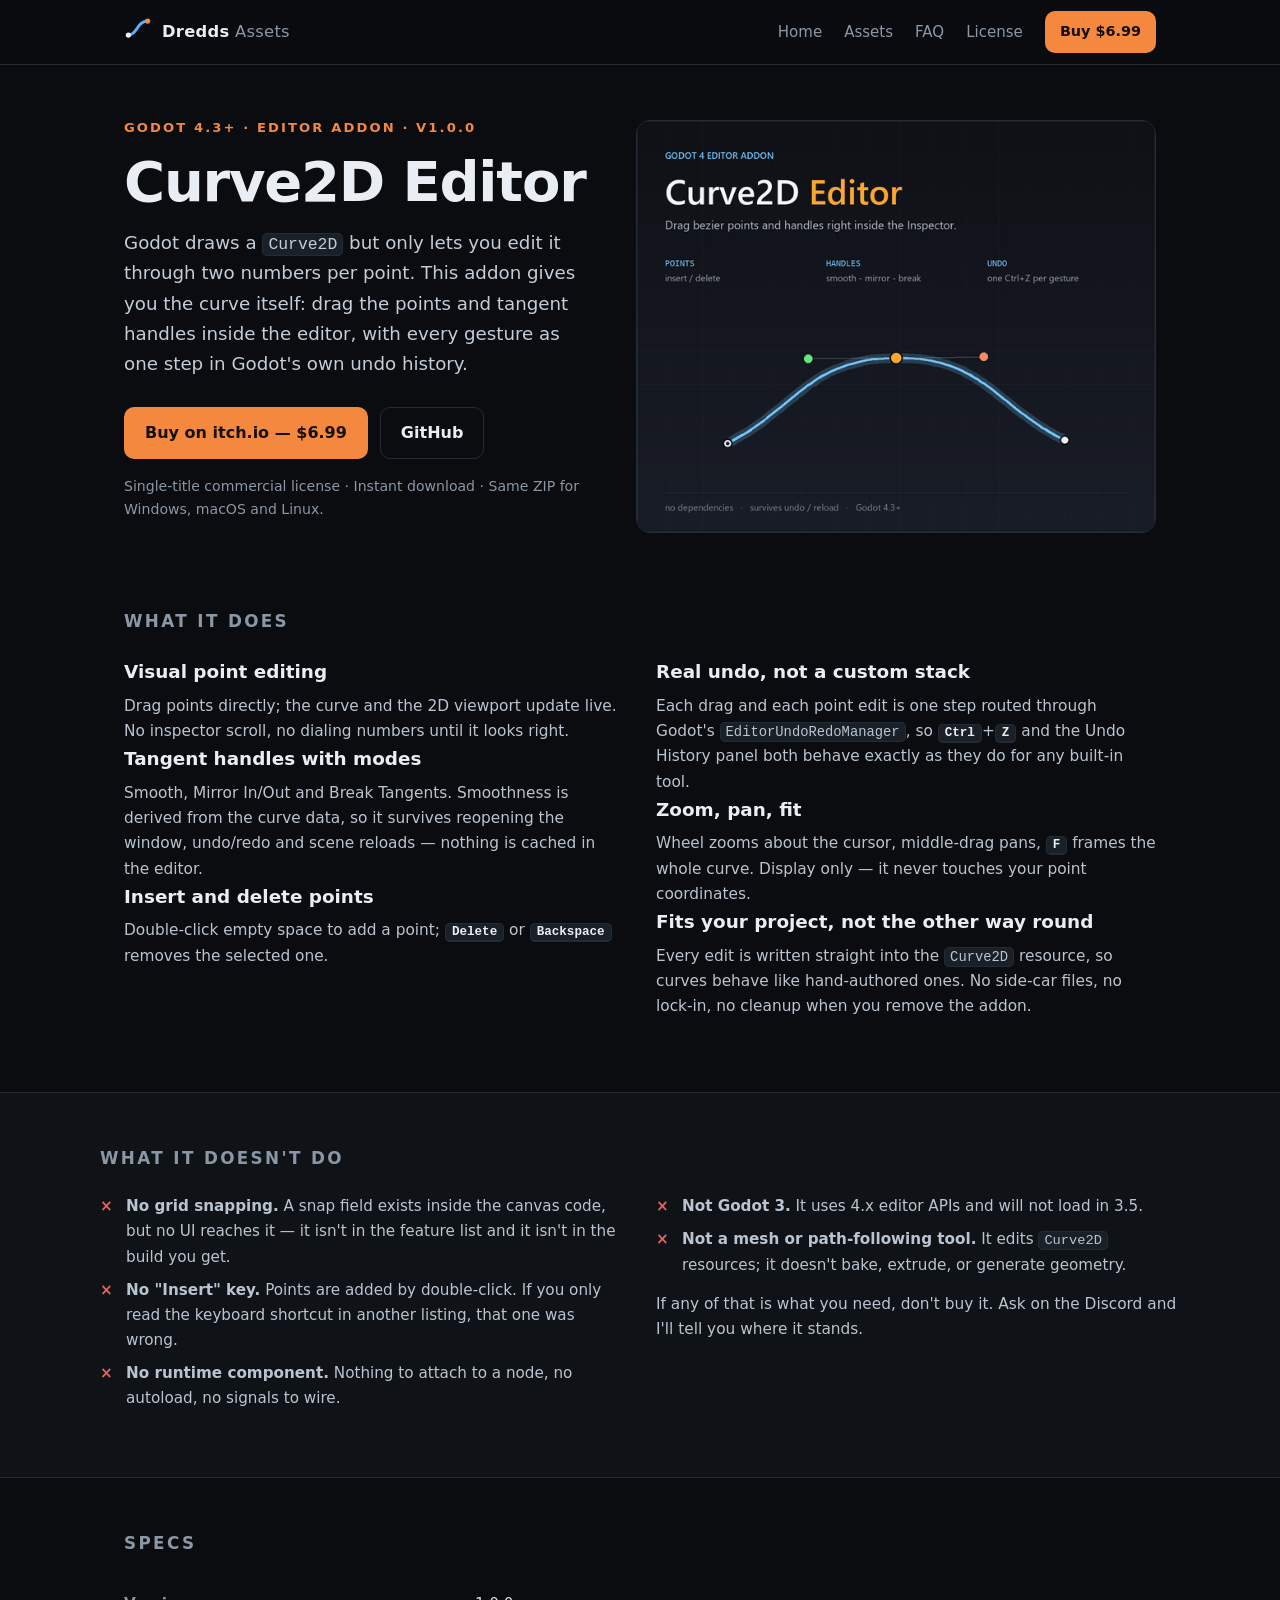
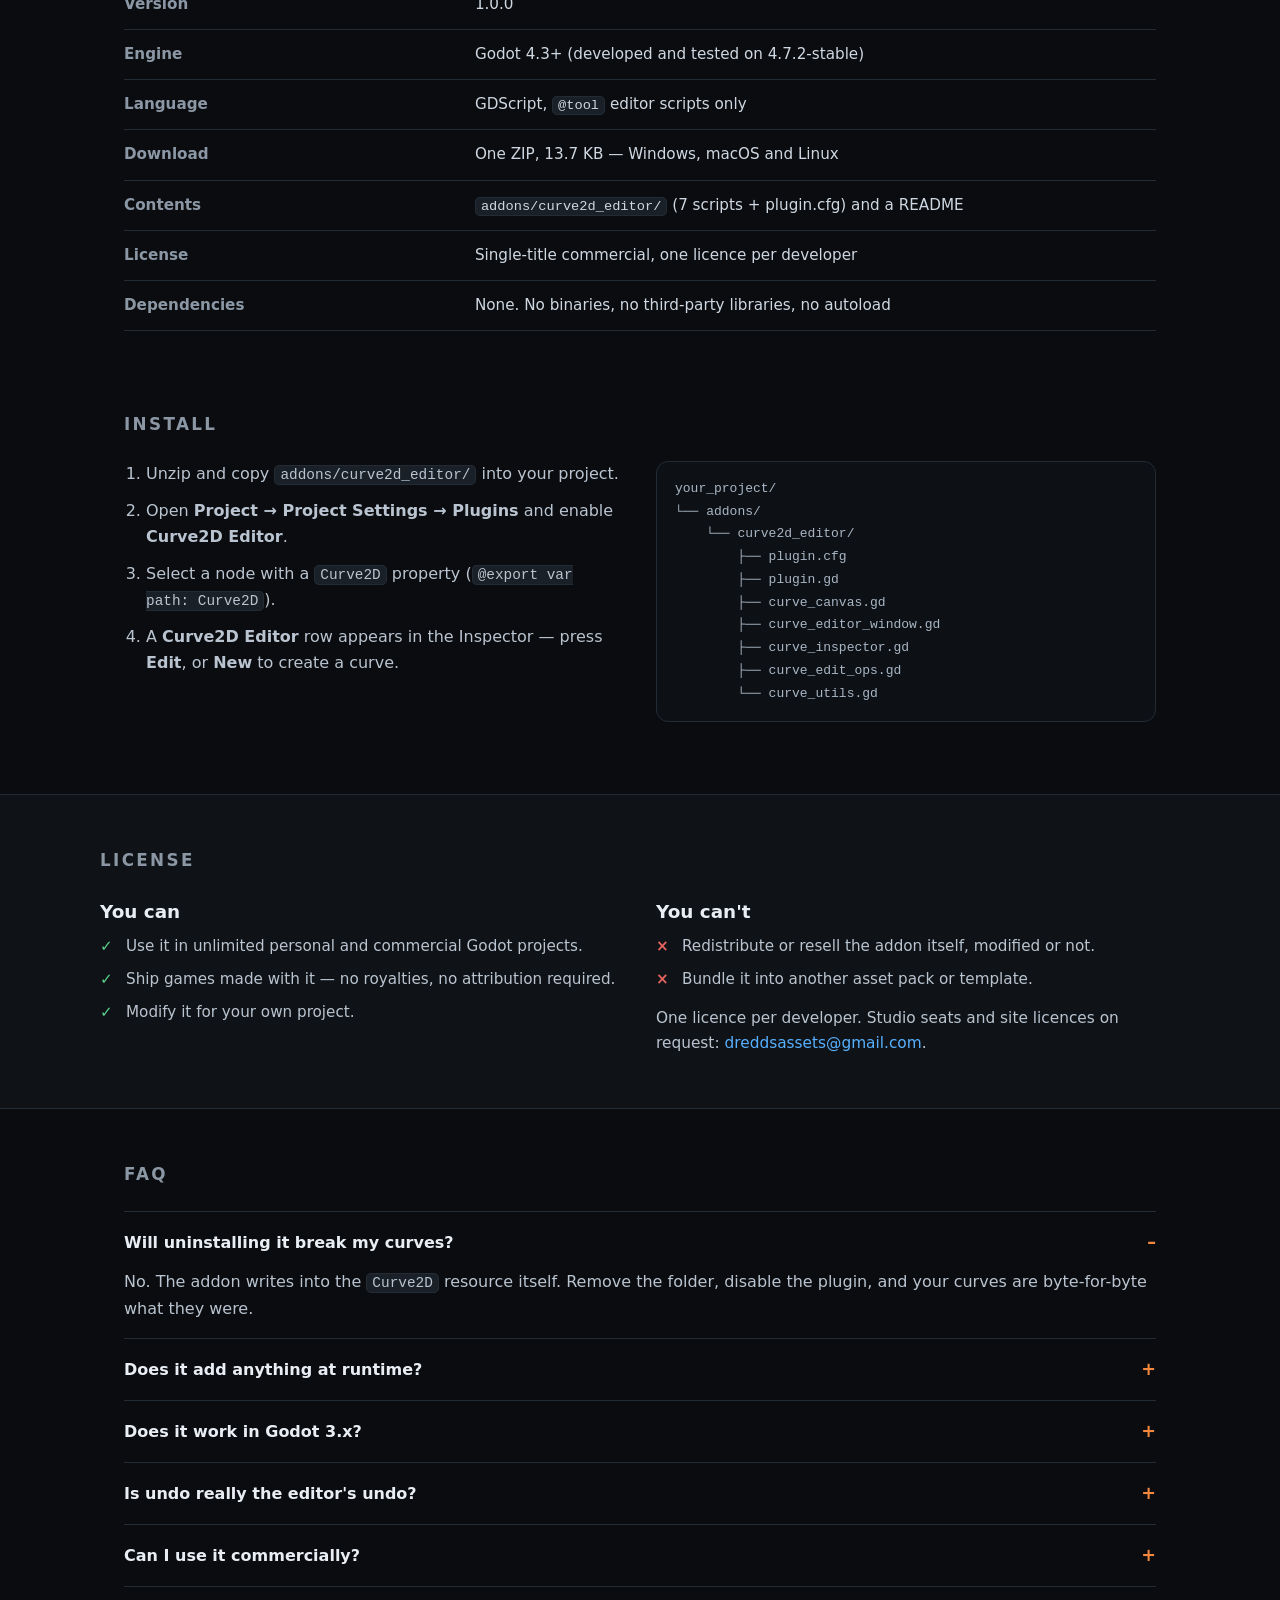
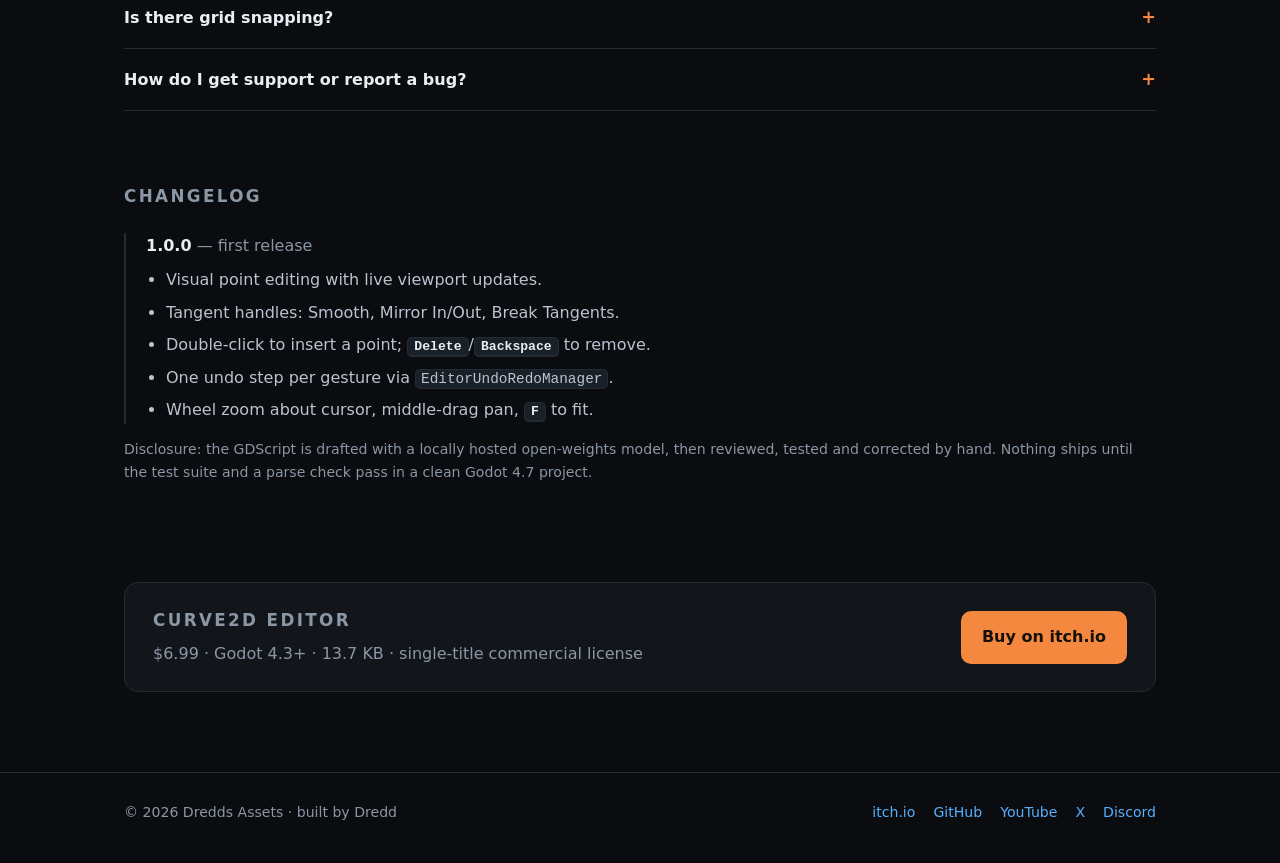
==== curve2d-editor.html @ fe0f4a69 "Add Curve2D Editor product page, 404, robots, sitemap, JSON-LD" ====
<!DOCTYPE html>
<html lang="en">
<head>
<meta charset="utf-8">
<meta name="viewport" content="width=device-width, initial-scale=1">
<title>Curve2D Editor — visual Bezier editing for Godot 4 | Dredds Assets</title>
<meta name="description" content="Drag bezier points and tangent handles inside the Godot 4 Inspector. Real editor undo, editor-only, no runtime code, no dependencies. Godot 4.3+.">
<meta name="theme-color" content="#0a0c0f">
<link rel="canonical" href="https://dredd657.github.io/curve2d-editor.html">
<meta property="og:type" content="product">
<meta property="og:title" content="Curve2D Editor — visual Bezier editing for Godot 4">
<meta property="og:description" content="Drag bezier points and tangent handles right in the Inspector. Real undo, no runtime code, no dependencies.">
<meta property="og:image" content="assets/og-1200x630.png">
<meta property="og:url" content="https://dredd657.github.io/curve2d-editor.html">
<meta name="twitter:card" content="summary_large_image">
<link rel="icon" href="assets/favicon.svg" type="image/svg+xml">
<link rel="apple-touch-icon" href="assets/avatar-1024.png">
<link rel="stylesheet" href="styles.css">
<script type="application/ld+json">
{
  "@context": "https://schema.org",
  "@type": "Product",
  "name": "Curve2D Editor",
  "description": "Visual Bezier editing for Godot 4. Drag points and tangent handles inside the Inspector with real editor undo. Editor-only, no runtime code.",
  "brand": { "@type": "Brand", "name": "Dredds Assets" },
  "category": "Game Development Tools",
  "operatingSystem": "Windows, macOS, Linux",
  "softwareRequirements": "Godot 4.3+",
  "offers": {
    "@type": "Offer",
    "price": "6.99",
    "priceCurrency": "USD",
    "availability": "https://schema.org/InStock",
    "url": "https://dredd657.itch.io/curve2d-editor"
  }
}
</script>
</head>
<body>

<header class="nav">
  <div class="wrap nav-in">
    <a class="brand" href="./" aria-label="Dredds Assets home">
      <span class="mark" aria-hidden="true">
        <svg viewBox="0 0 32 32" width="28" height="28" aria-hidden="true"><path d="M5 24C15 24 15 8 27 8" fill="none" stroke="#57b0ff" stroke-width="3.4" stroke-linecap="round"/><circle cx="5" cy="24" r="3" fill="#e9eef4"/><circle cx="27" cy="8" r="3" fill="#f5883f"/></svg>
      </span>
      <span class="brand-t">Dredds<span class="dim">&nbsp;Assets</span></span>
    </a>
    <nav aria-label="Sections">
      <a href="./">Home</a>
      <a href="./#assets">Assets</a>
      <a href="#faq">FAQ</a>
      <a href="#license">License</a>
      <a class="btn btn-sm" href="https://dredd657.itch.io/curve2d-editor" rel="noopener">Buy $6.99</a>
    </nav>
  </div>
</header>

<main id="top">

  <section class="wrap prod-head">
    <div>
      <p class="kicker">Godot 4.3+ · editor addon · v1.0.0</p>
      <h1>Curve2D Editor</h1>
      <p class="lede">Godot draws a <code>Curve2D</code> but only lets you edit it through two numbers per
        point. This addon gives you the curve itself: drag the points and tangent handles inside the
        editor, with every gesture as one step in Godot's own undo history.</p>
      <div class="cta">
        <a class="btn" href="https://dredd657.itch.io/curve2d-editor" rel="noopener">Buy on itch.io — $6.99</a>
        <a class="btn btn-ghost" href="https://github.com/dredd657" rel="noopener">GitHub</a>
      </div>
      <p class="muted small" style="margin-top:16px">Single-title commercial license · Instant download ·
        Same ZIP for Windows, macOS and Linux.</p>
    </div>
    <figure class="prod-shot">
      <img src="assets/cover-curve2d.png" alt="Curve2D Editor running in the Godot 4 Inspector" width="630" height="500">
    </figure>
  </section>

  <section class="wrap">
    <h2>What it does</h2>
    <div class="grid2">
      <div>
        <h3>Visual point editing</h3>
        <p>Drag points directly; the curve and the 2D viewport update live. No inspector scroll, no
          dialing numbers until it looks right.</p>

        <h3>Tangent handles with modes</h3>
        <p>Smooth, Mirror In/Out and Break Tangents. Smoothness is derived from the curve data, so it
          survives reopening the window, undo/redo and scene reloads — nothing is cached in the editor.</p>

        <h3>Insert and delete points</h3>
        <p>Double-click empty space to add a point; <kbd>Delete</kbd> or <kbd>Backspace</kbd> removes the
          selected one.</p>
      </div>
      <div>
        <h3>Real undo, not a custom stack</h3>
        <p>Each drag and each point edit is one step routed through Godot's
          <code>EditorUndoRedoManager</code>, so <kbd>Ctrl</kbd>+<kbd>Z</kbd> and the Undo History panel
          both behave exactly as they do for any built-in tool.</p>

        <h3>Zoom, pan, fit</h3>
        <p>Wheel zooms about the cursor, middle-drag pans, <kbd>F</kbd> frames the whole curve. Display
          only — it never touches your point coordinates.</p>

        <h3>Fits your project, not the other way round</h3>
        <p>Every edit is written straight into the <code>Curve2D</code> resource, so curves behave like
          hand-authored ones. No side-car files, no lock-in, no cleanup when you remove the addon.</p>
      </div>
    </div>
  </section>

  <section class="wrap band">
    <h2>What it doesn't do</h2>
    <div class="grid2">
      <div>
        <ul class="cross">
          <li><b>No grid snapping.</b> A snap field exists inside the canvas code, but no UI reaches it —
            it isn't in the feature list and it isn't in the build you get.</li>
          <li><b>No "Insert" key.</b> Points are added by double-click. If you only read the keyboard
            shortcut in another listing, that one was wrong.</li>
          <li><b>No runtime component.</b> Nothing to attach to a node, no autoload, no signals to wire.</li>
        </ul>
      </div>
      <div>
        <ul class="cross">
          <li><b>Not Godot 3.</b> It uses 4.x editor APIs and will not load in 3.5.</li>
          <li><b>Not a mesh or path-following tool.</b> It edits <code>Curve2D</code> resources; it doesn't
            bake, extrude, or generate geometry.</li>
        </ul>
        <p class="muted small">If any of that is what you need, don't buy it. Ask on the Discord and I'll
          tell you where it stands.</p>
      </div>
    </div>
  </section>

  <section class="wrap">
    <h2>Specs</h2>
    <table class="spec-table">
      <tbody>
        <tr><th>Version</th><td>1.0.0</td></tr>
        <tr><th>Engine</th><td>Godot 4.3+ (developed and tested on 4.7.2-stable)</td></tr>
        <tr><th>Language</th><td>GDScript, <code>@tool</code> editor scripts only</td></tr>
        <tr><th>Download</th><td>One ZIP, 13.7 KB — Windows, macOS and Linux</td></tr>
        <tr><th>Contents</th><td><code>addons/curve2d_editor/</code> (7 scripts + plugin.cfg) and a README</td></tr>
        <tr><th>License</th><td>Single-title commercial, one licence per developer</td></tr>
        <tr><th>Dependencies</th><td>None. No binaries, no third-party libraries, no autoload</td></tr>
      </tbody>
    </table>
  </section>

  <section class="wrap">
    <h2>Install</h2>
    <div class="grid2">
      <div>
        <ol class="steps">
          <li>Unzip and copy <code>addons/curve2d_editor/</code> into your project.</li>
          <li>Open <b>Project → Project Settings → Plugins</b> and enable <b>Curve2D Editor</b>.</li>
          <li>Select a node with a <code>Curve2D</code> property (<code>@export var path: Curve2D</code>).</li>
          <li>A <b>Curve2D Editor</b> row appears in the Inspector — press <b>Edit</b>, or <b>New</b> to
            create a curve.</li>
        </ol>
      </div>
      <div>
        <pre class="code">your_project/
└── addons/
    └── curve2d_editor/
        ├── plugin.cfg
        ├── plugin.gd
        ├── curve_canvas.gd
        ├── curve_editor_window.gd
        ├── curve_inspector.gd
        ├── curve_edit_ops.gd
        └── curve_utils.gd</pre>
      </div>
    </div>
  </section>

  <section class="wrap band" id="license">
    <h2>License</h2>
    <div class="grid2">
      <div>
        <h3>You can</h3>
        <ul class="check">
          <li>Use it in unlimited personal and commercial Godot projects.</li>
          <li>Ship games made with it — no royalties, no attribution required.</li>
          <li>Modify it for your own project.</li>
        </ul>
      </div>
      <div>
        <h3>You can't</h3>
        <ul class="cross">
          <li>Redistribute or resell the addon itself, modified or not.</li>
          <li>Bundle it into another asset pack or template.</li>
        </ul>
        <p class="muted small">One licence per developer. Studio seats and site licences on request:
          <a href="mailto:dreddsassets@gmail.com">dreddsassets@gmail.com</a>.</p>
      </div>
    </div>
  </section>

  <section class="wrap faq" id="faq">
    <h2>FAQ</h2>

    <details open>
      <summary>Will uninstalling it break my curves?</summary>
      <p>No. The addon writes into the <code>Curve2D</code> resource itself. Remove the folder, disable
        the plugin, and your curves are byte-for-byte what they were.</p>
    </details>

    <details>
      <summary>Does it add anything at runtime?</summary>
      <p>No. Every file is a <code>@tool</code> editor script. Nothing is added to your scenes, no
        autoload is registered, and no project settings are written.</p>
    </details>

    <details>
      <summary>Does it work in Godot 3.x?</summary>
      <p>No. It uses Godot 4 editor APIs (<code>EditorInspectorPlugin</code>,
        <code>EditorUndoRedoManager</code>) that don't exist in 3.x.</p>
    </details>

    <details>
      <summary>Is undo really the editor's undo?</summary>
      <p>Yes. Each gesture pushes one step through <code>EditorUndoRedoManager</code> for the scene that
        owns the object, so <kbd>Ctrl</kbd>+<kbd>Z</kbd> and the Undo History panel both work, and undo
        doesn't wipe unrelated edits.</p>
    </details>

    <details>
      <summary>Can I use it commercially?</summary>
      <p>Yes, on unlimited projects, with no royalties. You just can't redistribute or resell the addon
        itself.</p>
    </details>

    <details>
      <summary>Is there grid snapping?</summary>
      <p>Not in 1.0.0. A snap field exists in the canvas internals but no UI exposes it, so it's not
        advertised. When it ships, it'll be in the changelog below first.</p>
    </details>

    <details>
      <summary>How do I get support or report a bug?</summary>
      <p>Email <a href="mailto:dreddsassets@gmail.com">dreddsassets@gmail.com</a> or ask on the Discord,
        with your Godot version and — if possible — the scene that reproduces it.</p>
    </details>
  </section>

  <section class="wrap">
    <h2>Changelog</h2>
    <div class="changelog">
      <div class="release">
        <p class="rel-head"><b>1.0.0</b> <span class="muted">— first release</span></p>
        <ul>
          <li>Visual point editing with live viewport updates.</li>
          <li>Tangent handles: Smooth, Mirror In/Out, Break Tangents.</li>
          <li>Double-click to insert a point; <kbd>Delete</kbd>/<kbd>Backspace</kbd> to remove.</li>
          <li>One undo step per gesture via <code>EditorUndoRedoManager</code>.</li>
          <li>Wheel zoom about cursor, middle-drag pan, <kbd>F</kbd> to fit.</li>
        </ul>
      </div>
    </div>
    <p class="muted small">Disclosure: the GDScript is drafted with a locally hosted open-weights model,
      then reviewed, tested and corrected by hand. Nothing ships until the test suite and a parse check
      pass in a clean Godot 4.7 project.</p>
  </section>

  <section class="wrap">
    <div class="buy-final">
      <div>
        <h2 style="margin-bottom:6px">Curve2D Editor</h2>
        <p class="muted" style="margin:0">$6.99 · Godot 4.3+ · 13.7 KB · single-title commercial license</p>
      </div>
      <a class="btn" href="https://dredd657.itch.io/curve2d-editor" rel="noopener">Buy on itch.io</a>
    </div>
  </section>

</main>

<footer>
  <div class="wrap foot-in">
    <p>&copy; 2026 Dredds Assets · built by Dredd</p>
    <p class="links">
      <a href="https://dredd657.itch.io" rel="noopener">itch.io</a>
      <a href="https://github.com/dredd657" rel="noopener">GitHub</a>
      <a href="https://www.youtube.com/@dredd657" rel="noopener">YouTube</a>
      <a href="https://x.com/dredd657" rel="noopener">X</a>
      <a href="https://discord.gg/REPLACE_WITH_INVITE" rel="noopener">Discord</a>
    </p>
  </div>
</footer>

</body>
</html>
---- styles.css ----
/* Dredds Assets — one stylesheet, no dependencies. */
:root{
  --ink:#0a0c0f; --panel:#12161b; --panel2:#0f1317; --line:#232b35;
  --text:#e9eef4; --muted:#8b97a5; --accent:#f5883f; --cyan:#57b0ff;
  --wrap:1080px; --r:14px;
}
*{box-sizing:border-box}
img{max-width:100%}
html{scroll-behavior:smooth}
body{
  margin:0; background:var(--ink); color:var(--text);
  font:16px/1.65 "Segoe UI",system-ui,-apple-system,Arial,sans-serif;
  -webkit-font-smoothing:antialiased;
}
.wrap{max-width:var(--wrap); margin:0 auto; padding:0 24px}
a{color:var(--cyan); text-decoration:none}
a:hover{text-decoration:underline}
code{background:#1a2027; border:1px solid var(--line); border-radius:5px; padding:1px 5px; font-size:.9em}
kbd{background:#1a2027; border:1px solid var(--line); border-bottom-width:2px; border-radius:5px;
  padding:1px 6px; font:600 .82em/1.4 Consolas,monospace; color:var(--text)}
.muted{color:var(--muted)}
.small{font-size:.88rem}

/* nav */
.nav{position:sticky; top:0; z-index:9; background:rgba(10,12,15,.86);
  backdrop-filter:blur(10px); border-bottom:1px solid var(--line)}
.nav-in{display:flex; align-items:center; justify-content:space-between; gap:16px; height:64px}
.brand{display:flex; align-items:center; gap:10px; color:var(--text); font-weight:700; letter-spacing:.3px}
.brand:hover{text-decoration:none}
.brand-t{font-size:1.02rem}
.dim{color:var(--muted); font-weight:500}
.nav nav{display:flex; align-items:center; gap:22px; font-size:.94rem}
.nav nav a{color:var(--muted)}
.nav nav a:hover{color:var(--text); text-decoration:none}
.nav nav a.btn, .nav nav a.btn:hover{color:#16100a}

/* buttons */
.btn{display:inline-block; background:var(--accent); color:#16100a; font-weight:700;
  padding:12px 20px; border-radius:10px; border:1px solid transparent; transition:.15s}
.btn:hover{filter:brightness(1.07); text-decoration:none; transform:translateY(-1px)}
.btn-sm{padding:8px 14px; font-size:.9rem; color:#16100a}
.btn-ghost{background:transparent; color:var(--text); border-color:var(--line)}
.btn-ghost:hover{border-color:var(--muted); filter:none}
.link-arrow{color:var(--muted); font-weight:600}
.link-arrow::after{content:" →"}

/* hero */
.hero{padding:76px 24px 28px}
.kicker{margin:0 0 14px; color:var(--accent); font-size:.82rem; font-weight:700;
  letter-spacing:.16em; text-transform:uppercase}
.hero h1{margin:0; font-size:clamp(2.6rem,7vw,4.4rem); line-height:1.02; letter-spacing:-1.5px}
.lede{max-width:60ch; margin:18px 0 0; font-size:1.14rem; color:#c3cdd8}
.cta{display:flex; flex-wrap:wrap; gap:12px; margin-top:28px}
.proof{display:flex; flex-wrap:wrap; gap:10px 26px; margin:34px 0 0; padding:0; list-style:none;
  color:var(--muted); font-size:.9rem}
.proof li::before{content:"✓"; color:#57d08a; margin-right:7px}

/* sections */
section{scroll-margin-top:78px}
h2{font-size:1.05rem; text-transform:uppercase; letter-spacing:.14em; color:var(--muted);
  font-weight:700; margin:0 0 22px}
h3{margin:0 0 6px; font-size:1.15rem}
.band{border-top:1px solid var(--line); border-bottom:1px solid var(--line);
  background:var(--panel2); padding-top:52px; padding-bottom:52px; margin-top:52px; max-width:100%}
.band > *{max-width:var(--wrap); margin-left:auto; margin-right:auto}
main > section:not(.hero):not(.band){padding-top:52px; padding-bottom:20px}

/* cards */
.card{display:grid; grid-template-columns:minmax(0,300px) minmax(0,1fr); gap:0;
  background:var(--panel); border:1px solid var(--line); border-radius:var(--r);
  overflow:hidden; margin-bottom:20px; min-width:0}
.card-media{display:block; background:#0d1116; border-right:1px solid var(--line);
  align-self:stretch; min-width:0}
.card-media img{display:block; width:100%; height:100%; max-width:100%; object-fit:contain}
.card-body{min-width:0}
.soon-media{display:flex; align-items:center; justify-content:center; min-height:200px;
  background:repeating-linear-gradient(135deg,#0d1116 0 12px,#10151a 12px 24px)}
.soon-media span{color:var(--muted); font-size:.78rem; letter-spacing:.18em; text-transform:uppercase;
  border:1px solid var(--line); border-radius:99px; padding:6px 14px; background:var(--ink)}
.card-body{padding:26px 28px}
.card-head{display:flex; align-items:baseline; justify-content:space-between; gap:14px}
.price{color:var(--accent); font-weight:700; font-size:1.15rem; white-space:nowrap}
.card-sub{margin:0 0 12px; color:var(--muted); font-size:.9rem}
.card-body p{margin:0 0 14px}
.card-soon .price{font-size:.86rem; font-weight:600}
.tags{display:flex; flex-wrap:wrap; gap:7px; margin:0 0 18px; padding:0; list-style:none}
.tags li{font-size:.75rem; color:var(--muted); border:1px solid var(--line); border-radius:99px;
  padding:3px 10px; background:#151a20}
.card-cta{display:flex; align-items:center; gap:20px; flex-wrap:wrap}

/* grids */
.grid3{display:grid; grid-template-columns:repeat(auto-fit,minmax(240px,1fr)); gap:28px}
.grid2{display:grid; grid-template-columns:repeat(auto-fit,minmax(280px,1fr)); gap:32px}
.grid3 p,.grid2 p{margin:0; color:#b9c4d0; font-size:.96rem}

/* lists */
.feature-list{margin:0 0 20px; padding-left:20px}
.feature-list li{margin-bottom:9px}
.check,.cross{list-style:none; padding:0; margin:0 0 14px}
.check li,.cross li{position:relative; padding-left:26px; margin-bottom:8px; color:#b9c4d0; font-size:.95rem}
.check li::before{content:"✓"; position:absolute; left:0; color:#57d08a; font-weight:700}
.cross li::before{content:"×"; position:absolute; left:0; color:#e4645f; font-weight:700}

/* footer */
footer{border-top:1px solid var(--line); margin-top:60px; padding:28px 0 40px; color:var(--muted);
  font-size:.88rem}
.foot-in{display:flex; justify-content:space-between; gap:16px; flex-wrap:wrap}
.foot-in p{margin:0}
.links{display:flex; gap:18px; flex-wrap:wrap}

/* ---------- product page ---------- */
.prod-head{display:grid; grid-template-columns:minmax(0,1fr) minmax(0,520px); gap:44px;
  align-items:center; padding-top:64px; padding-bottom:24px}
.prod-head h1{margin:0 0 8px; font-size:clamp(2.2rem,5.4vw,3.5rem); line-height:1.03;
  letter-spacing:-1.2px}
.prod-shot{margin:0}
.prod-shot img{display:block; width:100%; height:auto; border:1px solid var(--line);
  border-radius:var(--r); background:#0d1116}

.steps{margin:0; padding-left:22px}
.steps li{margin-bottom:10px; color:#b9c4d0}
.code{background:#0d1116; border:1px solid var(--line); border-radius:12px; padding:16px 18px;
  margin:0; overflow:auto; color:#a9b6c4; font:13px/1.75 Consolas,"Cascadia Mono",monospace}

.spec-table{width:100%; border-collapse:collapse; margin:0 0 8px}
.spec-table th,.spec-table td{border-bottom:1px solid var(--line); padding:12px 0; text-align:left;
  vertical-align:top; font-size:.95rem}
.spec-table th{color:var(--muted); font-weight:600; width:34%; padding-right:24px}
.spec-table td{color:#cfd8e2}

.faq details{border-bottom:1px solid var(--line); padding:16px 0}
.faq details:first-of-type{border-top:1px solid var(--line)}
.faq summary{cursor:pointer; font-weight:600; list-style:none; display:flex;
  justify-content:space-between; gap:16px; align-items:baseline}
.faq summary::-webkit-details-marker{display:none}
.faq summary::after{content:"+"; color:var(--accent); font-weight:700; font-size:1.1rem}
.faq details[open] summary::after{content:"–"}
.faq details p{margin:12px 0 0; color:#b9c4d0}

.changelog .release{border-left:2px solid var(--line); padding-left:20px}
.rel-head{margin:0 0 8px}
.changelog ul{margin:0; padding-left:20px; color:#b9c4d0}
.changelog li{margin-bottom:6px}

.buy-final{display:flex; align-items:center; justify-content:space-between; gap:24px; flex-wrap:wrap;
  background:var(--panel); border:1px solid var(--line); border-radius:var(--r); padding:24px 28px;
  margin-top:12px}

@media (max-width:760px){
  .nav nav a:not(.btn){display:none}
  .hero{padding-top:56px}
  /* minmax(0,1fr), not 1fr: a 1fr track floors at the image's intrinsic 630px and overflows the page */
  .card{grid-template-columns:minmax(0,1fr)}
  .card-media{border-right:0; border-bottom:1px solid var(--line)}
  .card-media img{height:auto}
  .card-body{padding:22px}
  .prod-head{grid-template-columns:minmax(0,1fr); padding-top:40px; gap:28px}
  .spec-table th{width:40%}
  .buy-final{padding:20px}
}
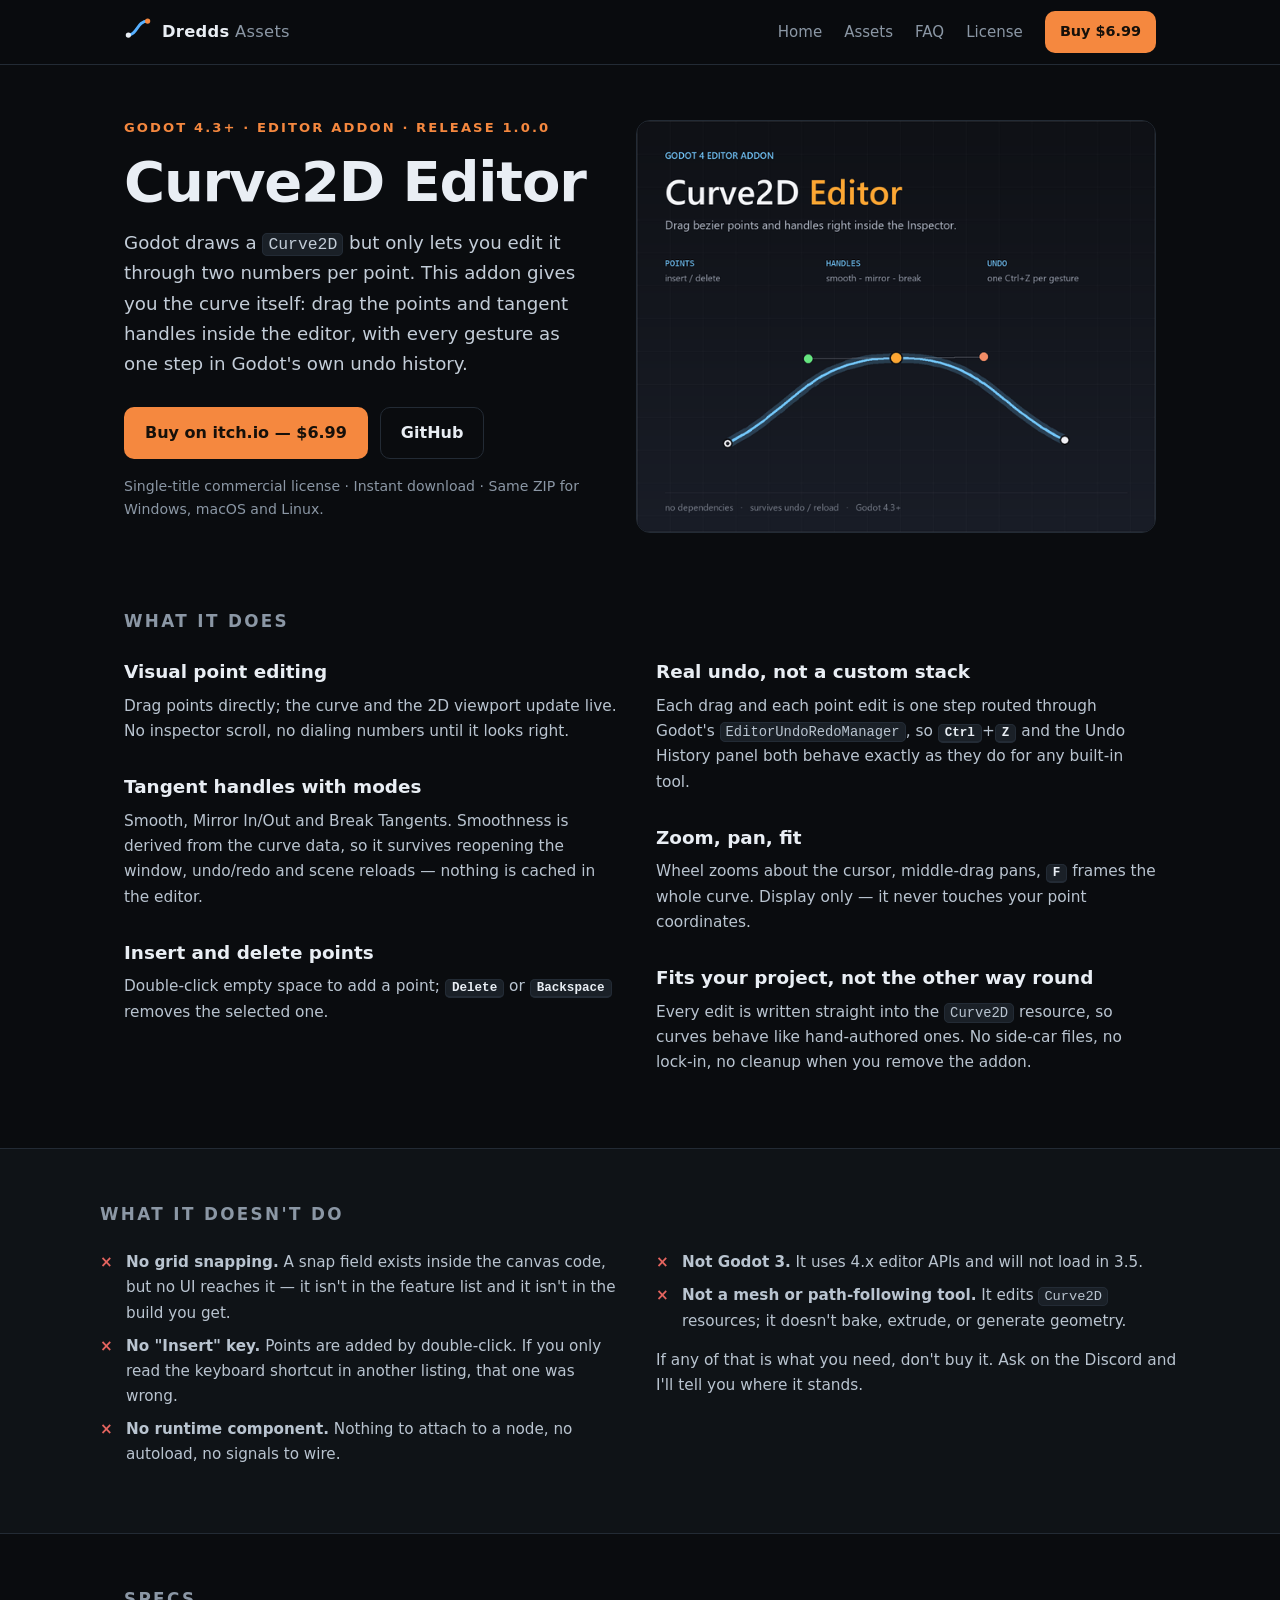
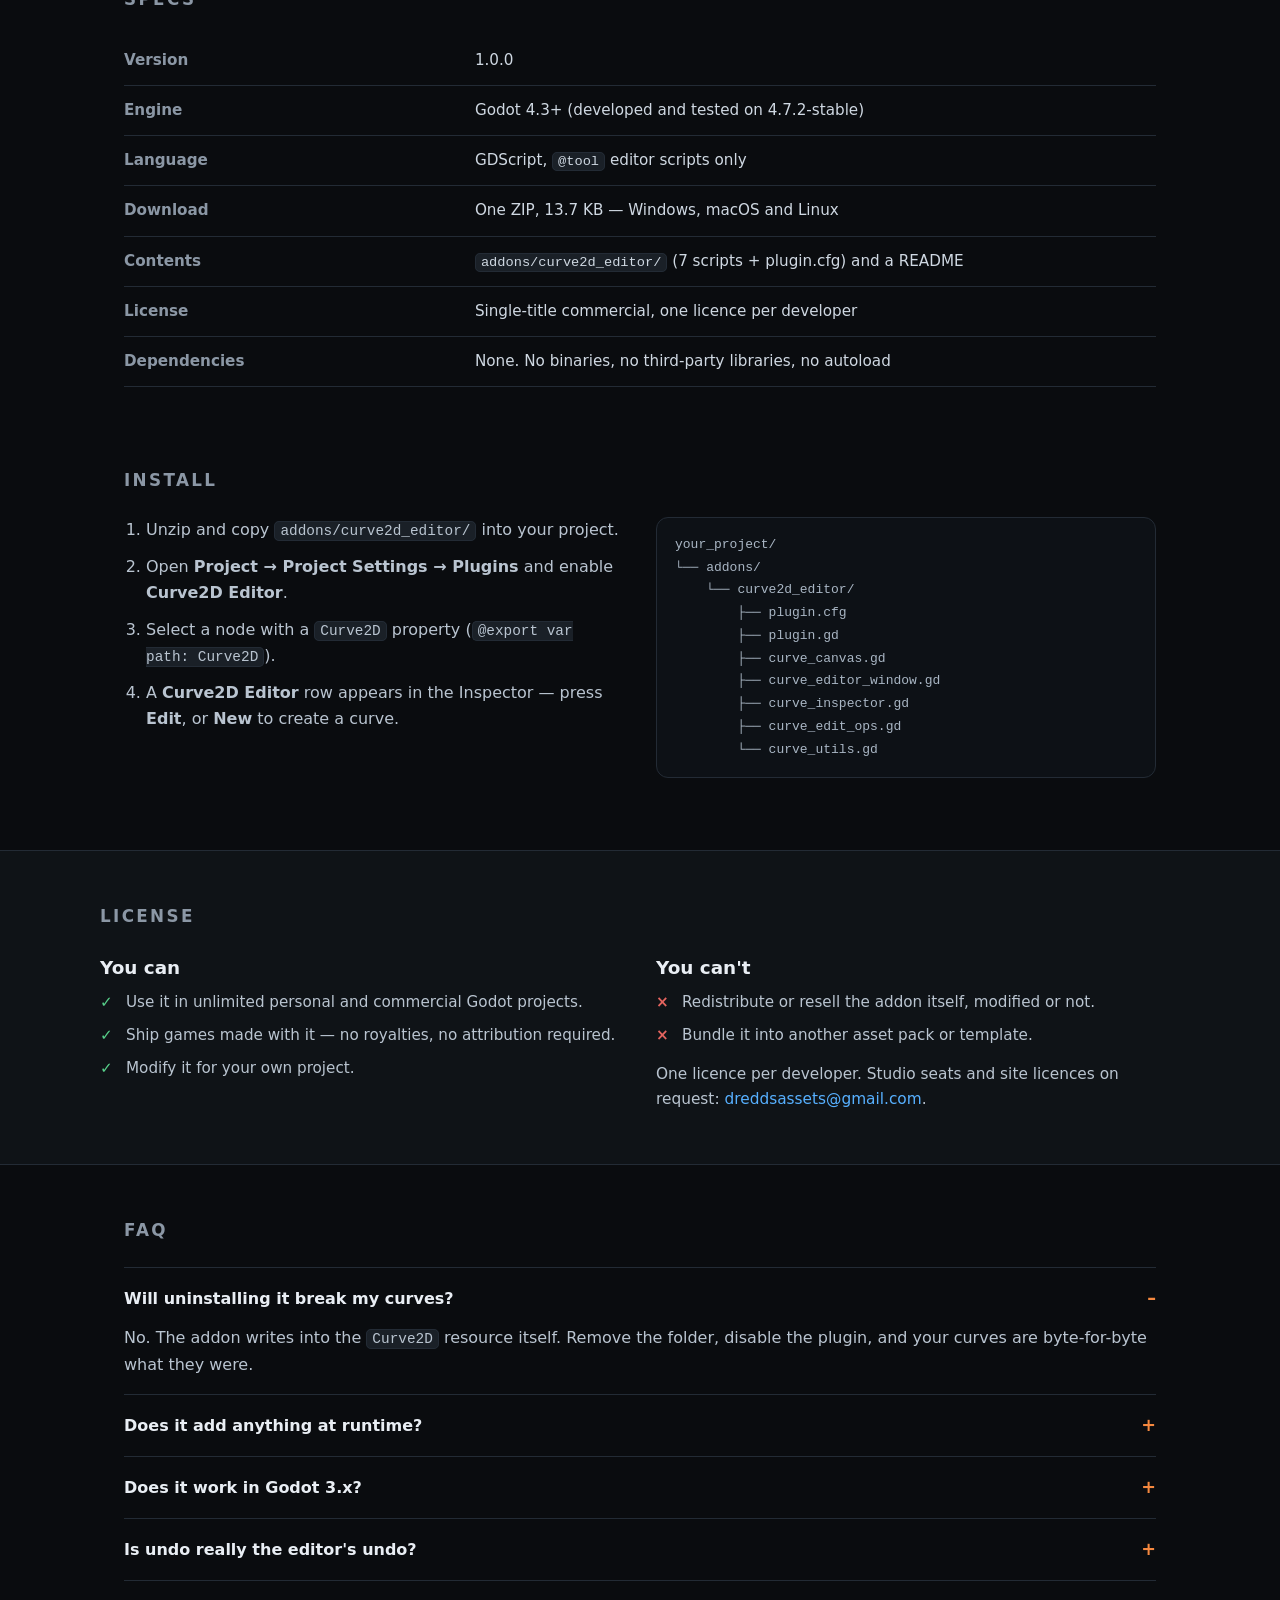
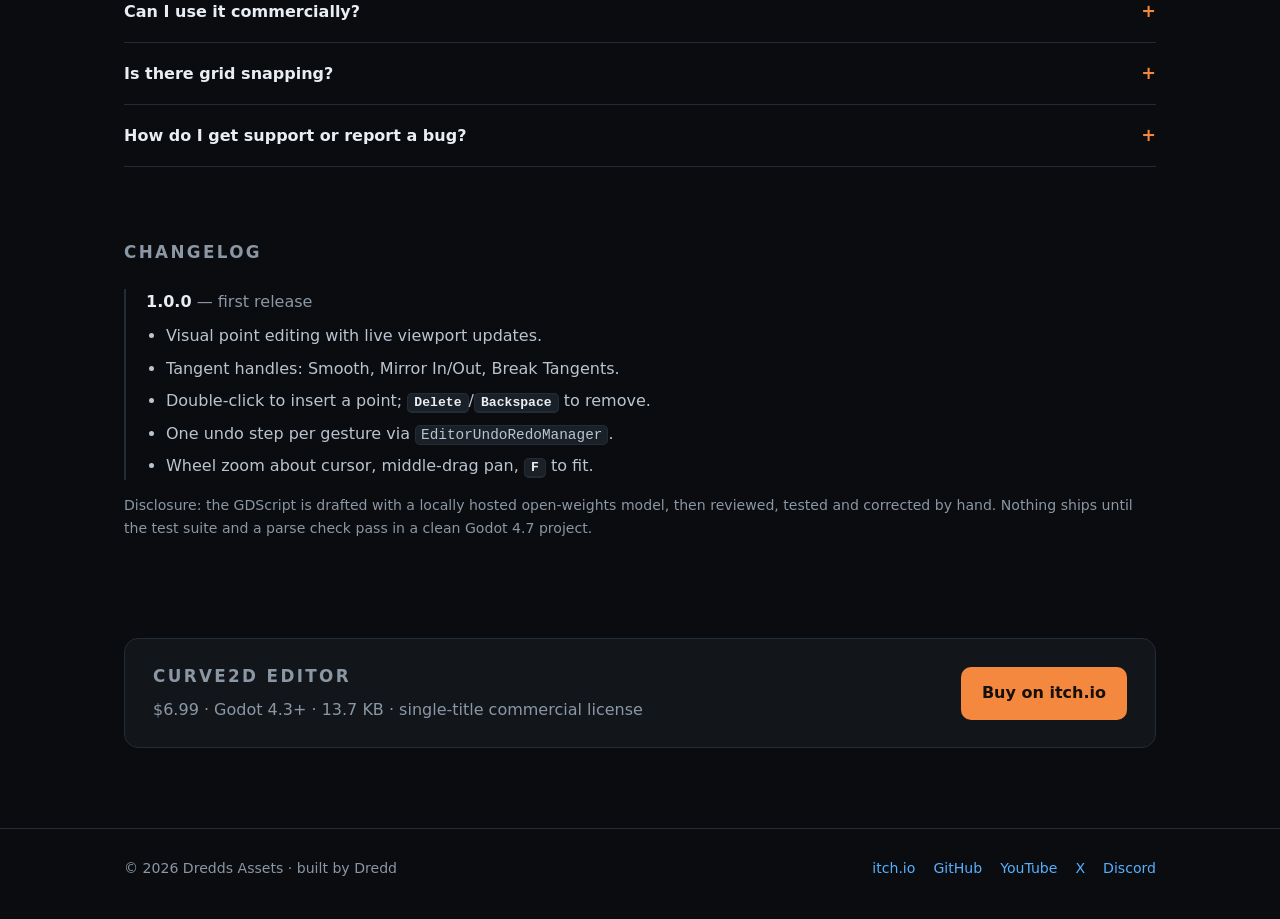
==== commit 361b97f9: "Product page: heading rhythm, release label" ====
--- a/curve2d-editor.html
+++ b/curve2d-editor.html
@@ -60,7 +60,7 @@
 
   <section class="wrap prod-head">
     <div>
-      <p class="kicker">Godot 4.3+ · editor addon · v1.0.0</p>
+      <p class="kicker">Godot 4.3+ · editor addon · release 1.0.0</p>
       <h1>Curve2D Editor</h1>
       <p class="lede">Godot draws a <code>Curve2D</code> but only lets you edit it through two numbers per
         point. This addon gives you the curve itself: drag the points and tangent handles inside the
--- a/styles.css
+++ b/styles.css
@@ -60,6 +60,8 @@
 h2{font-size:1.05rem; text-transform:uppercase; letter-spacing:.14em; color:var(--muted);
   font-weight:700; margin:0 0 22px}
 h3{margin:0 0 6px; font-size:1.15rem}
+h3:not(:first-child){margin-top:28px}
+.card-body h3, .buy-final h3{margin-top:0}
 .band{border-top:1px solid var(--line); border-bottom:1px solid var(--line);
   background:var(--panel2); padding-top:52px; padding-bottom:52px; margin-top:52px; max-width:100%}
 .band > *{max-width:var(--wrap); margin-left:auto; margin-right:auto}
